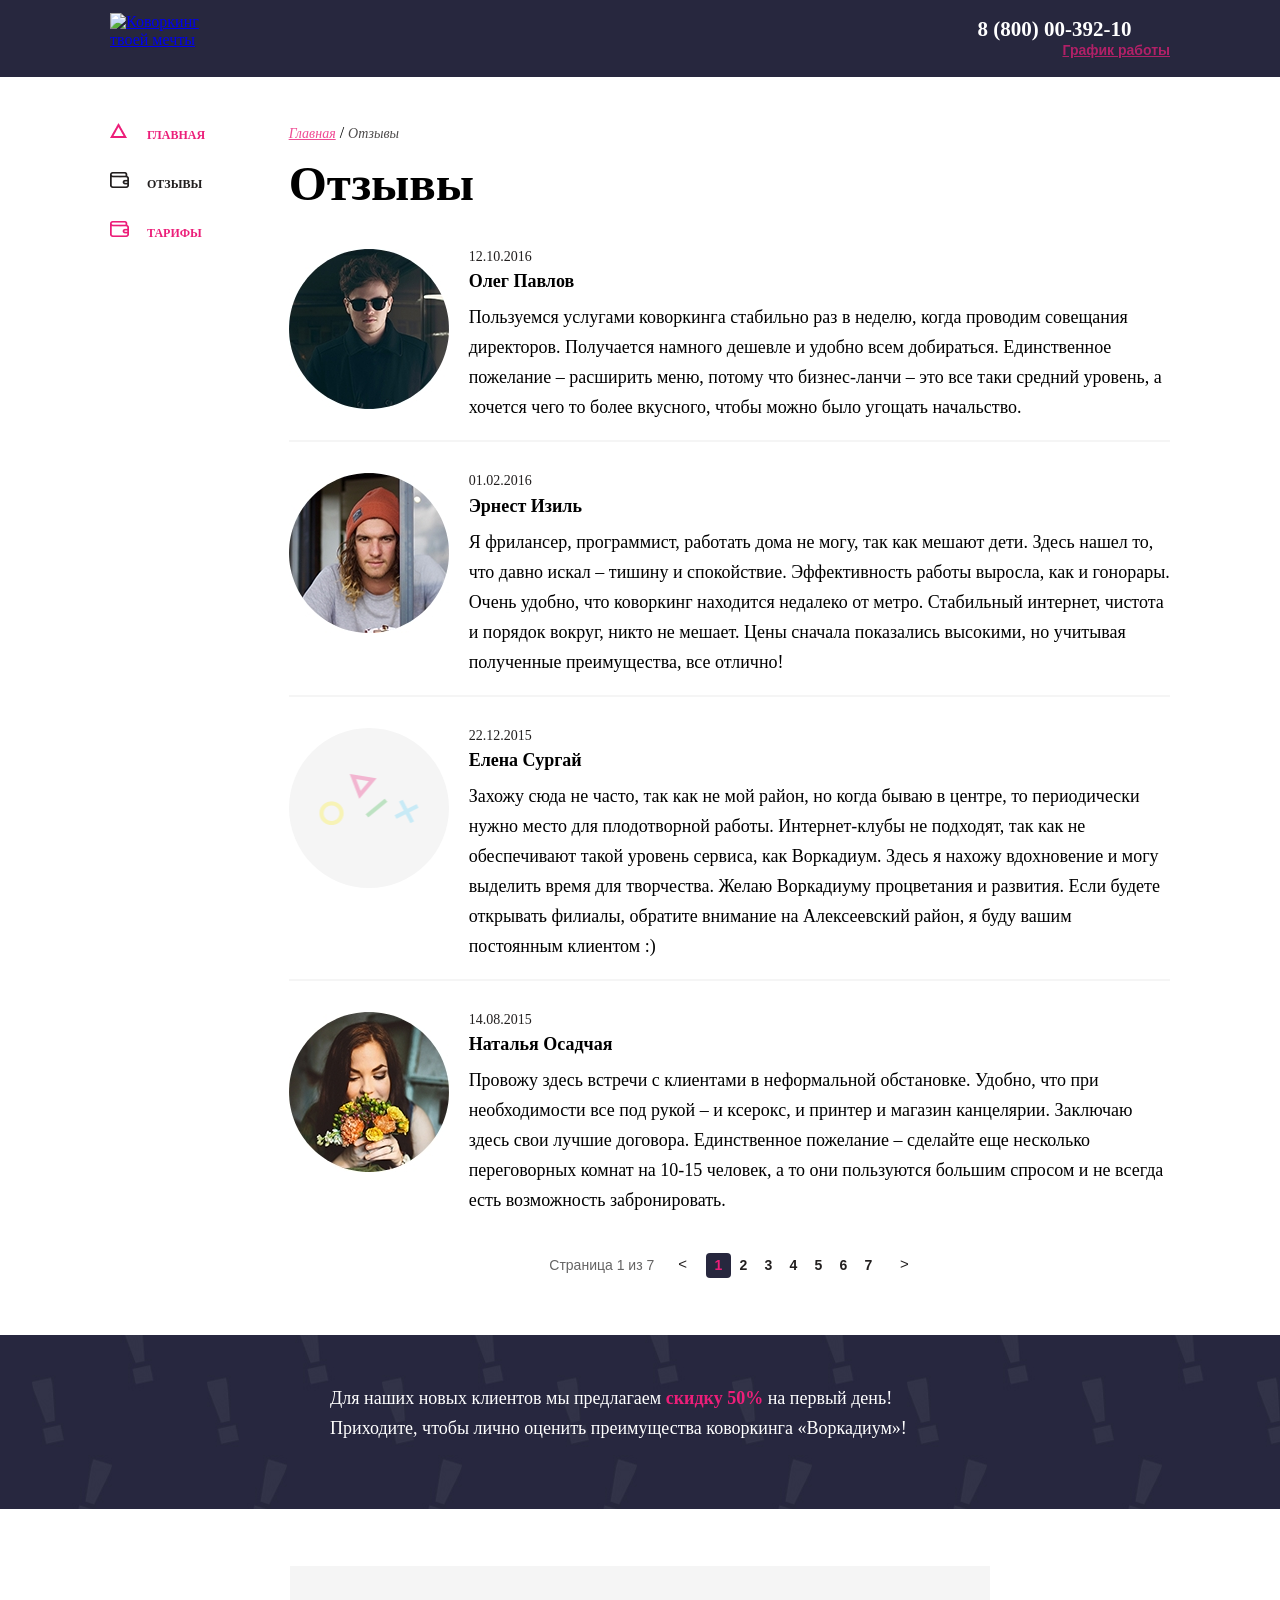
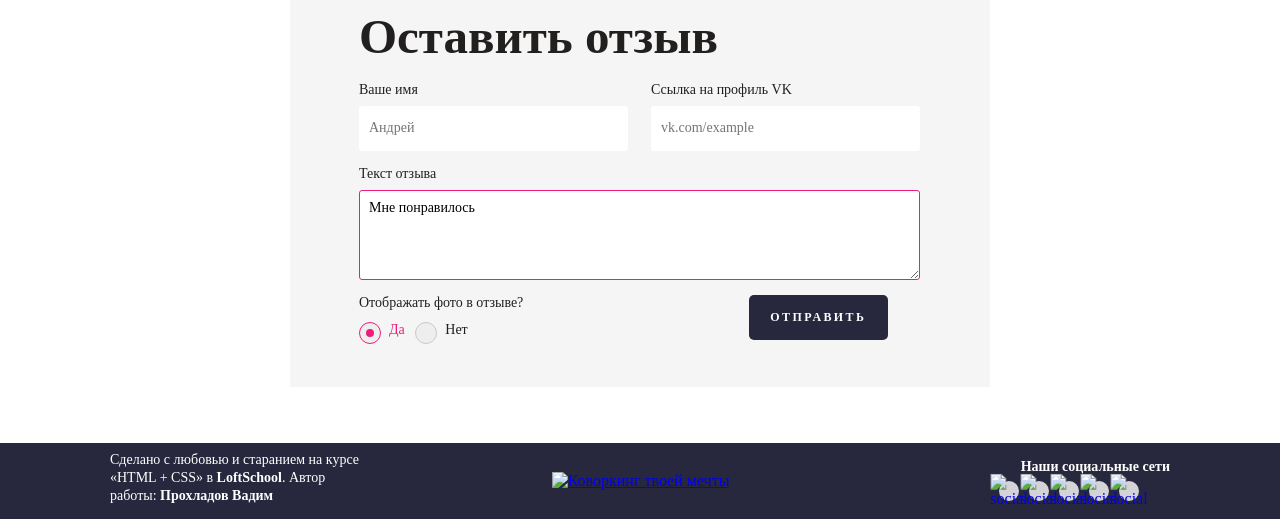
==== comments.html @ 226450ca "Merge pull request #8 from semshow/master Master" ====
<!DOCTYPE html>
<html lang="ru">

<head>
  <meta charset="UTF-8">
  <meta name="viewport" content="width=1100, initial-scale=1.0">
  <meta http-equiv="X-UA-Compatible" content="ie=edge">
  <link rel="stylesheet" href="style/style.css">
  <title>Document</title>
</head>

<body>

  <div class="wrapper">
    <div class="wrapper__content">
      <header class="header header--comments">
        <div class="header__top container ">
          <div class="header__top-logo logo">
            <a href="index.html" class="logo__link">
              <img src="img/logo-fig.png" alt="Коворкинг твоей мечты" class="logo__img">
            </a>
          </div>
          <div class="header__contacts">
            <div class="header__contacts-link">
              <a href="tel:8 (800) 00-392-10" class="header__phone">
                8 (800) 00-392-10
              </a>
            </div>
            <div class="header-schedule">
              <a href="#" class="header__link">График работы</a>
            </div>
          </div>
        </div>
      </header>

      <div class="main container">
        <nav class="menu">
          <ul class="menu__nav">
            <li class="menu__item">
              <a class="menu__link menu__link--main" href="index.html">
                Главная
              </a>
            </li>
            <li class="menu__item">
              <a class="menu__link menu__link--comments menu__link--active" href="comments.html">
                Отзывы
              </a>
            </li>
            <li class="menu__item">
              <a class="menu__link menu__link--prices" href="">
                Тарифы
              </a>
            </li>
          </ul>
        </nav>
        <div class="content">
          <div class="breadcrumbs">
            <ul class="breadcrumbs__list">
              <li class="breadcrumbs__item"> <a href="index.html" class="breadcrumbs__link">Главная</a></li>
              <li class="breadcrumbs__item"> /</li>
              <li class="breadcrumbs__item"> <a href="index.html"
                  class="breadcrumbs__link breadcrumbs__link--active">Отзывы</a></li>
            </ul>
          </div>
          <section class="comments">
            <h1 class="title">Отзывы</h1>
            <div class="comments__item">
              <div class="comments__img">
                <img src="img/comment_icon1.jpg" alt="">
              </div>
              <div class="comments__description">
                <div class="comments__date">
                  12.10.2016
                </div>
                <div class="comments__title">
                  Олег Павлов
                </div>
                <div class="comments__content">
                  Пользуемся услугами коворкинга стабильно раз в неделю, когда
                  проводим совещания директоров. Получается намного дешевле и
                  удобно всем добираться. Единственное пожелание – расширить
                  меню, потому что бизнес-ланчи – это все таки средний уровень,
                  а хочется чего то более вкусного, чтобы можно было угощать
                  начальство.
                </div>
              </div>
            </div>
            <div class="comments__item">
              <div class="comments__img">
                <img src="img/comment_icon2.jpg" alt="">
              </div>
              <div class="comments__description">
                <div class="comments__date">
                  01.02.2016
                </div>
                <div class="comments__title">
                  Эрнест Изиль
                </div>
                <div class="comments__content">
                  Я фрилансер, программист, работать дома не могу, так как
                  мешают дети. Здесь нашел то, что давно искал – тишину и
                  спокойствие. Эффективность работы выросла, как и гонорары.
                  Очень удобно, что коворкинг находится недалеко от метро.
                  Стабильный интернет, чистота и порядок вокруг, никто не мешает.
                  Цены сначала показались высокими, но учитывая полученные
                  преимущества, все отлично!
                </div>
              </div>
            </div>
            <div class="comments__item">
              <div class="comments__img comments__img--empty">
                <img src="img/comment_icon0.png" class="comments__icon--empty" alt="">
              </div>
              <div class="comments__description">
                <div class="comments__date">
                  22.12.2015
                </div>
                <div class="comments__title">
                  Елена Сургай
                </div>
                <div class="comments__content">
                  Захожу сюда не часто, так как не мой район, но когда
                  бываю в центре, то периодически нужно место для
                  плодотворной работы. Интернет-клубы не подходят, так
                  как не обеспечивают такой уровень сервиса, как Воркадиум.
                  Здесь я нахожу вдохновение и могу выделить время для
                  творчества. Желаю Воркадиуму процветания и развития.
                  Если будете открывать филиалы, обратите внимание на
                  Алексеевский район, я буду вашим постоянным клиентом :)
                </div>
              </div>
            </div>
            <div class="comments__item">
              <div class="comments__img">
                <img src="img/comment_icon3.jpg" alt="">
              </div>
              <div class="comments__description">
                <div class="comments__date">
                  14.08.2015
                </div>
                <div class="comments__title">
                  Наталья Осадчая
                </div>
                <div class="comments__content">
                  Провожу здесь встречи с клиентами в неформальной обстановке.
                  Удобно, что при необходимости все под рукой – и ксерокс, и
                  принтер и магазин канцелярии. Заключаю здесь свои лучшие
                  договора. Единственное пожелание – сделайте еще несколько
                  переговорных комнат на 10-15 человек, а то они пользуются
                  большим спросом и не всегда есть возможность забронировать.
                </div>
              </div>
            </div>
          </section>
          <section class="pager pager--comments">
            <div class="pager__description">
              Страница 1 из 7
            </div>
            <div class="pager__array-prev">
              <a href="#" class="pager__array-link">
                &lt;
              </a>
            </div>
            <ul class="pager__list">
              <li class="pager__list-item ">
                <a href="#" class="pager__link pager__link--active">1</a>
              </li>
              <li class="pager__list-item">
                <a href="#" class="pager__link">2</a>
              </li>
              <li class="pager__list-item">
                <a href="#" class="pager__link">3</a>
              </li>
              <li class="pager__list-item">
                <a href="#" class="pager__link">4</a>
              </li>
              <li class="pager__list-item">
                <a href="#" class="pager__link">5</a>
              </li>
              <li class="pager__list-item">
                <a href="#" class="pager__link">6</a>
              </li>
              <li class="pager__list-item">
                <a href="#" class="pager__link">7</a>
              </li>
            </ul>
            <div class="pager__array-next">
              <a href="#" class="pager__array-link">&gt;</a>
            </div>
          </section>
        </div>
      </div>
      <div class="advert">
        <p class="advert__text container">
          Для наших новых клиентов мы предлагаем
          <span class="advert__discount">скидку 50%</span> на первый день!
          Приходите, чтобы лично оценить преимущества коворкинга «Воркадиум»!
        </p>
      </div>

      <div class="form container">
        <div class="form__title">
          Оставить отзыв
        </div>
        <form action="#" method="#" enctype="#" autocomplete="on">
          <div class="input">
            <div class="input__name">
              <p class="input__description">Ваше имя</p>
              <input type="text" placeholder="Андрей" class="input__text">
            </div>
            <div class="input_profile">
              <p class="input__description">Ссылка на профиль VK</p>
              <input type="text" placeholder="vk.com/example" class="input__text">
            </div>
          </div>
          <p class="input__description">Текст отзыва</p>
          <div class="form__textarea">
            <textarea name="comments__area" id="" cols="66" rows="4" class="form__text">Мне понравилось</textarea>
          </div>
          <div class="radio">
            <p class="radio__description">
              Отображать фото в отзыве?
            </p>
            <label class="radio__container">
              <input type="radio" name="radio" class="radio__standart" checked="checked">
              <span class="checkmark"></span><span class="answer">Да</span>
            </label>
            <label class="radio__container">
              <input type="radio" name="radio" class="radio__standart">
              <span class="checkmark"></span> <span class="answer">Нет</span>
            </label>
            <label class="radio__container">
          </div>
          <a href="" class="form__link">
            <div class="button">
              Отправить
            </div>
          </a>
        </form>
      </div>

    </div> <!-- end of sticky footer -->
    <footer class="footer comments__footer">
      <div class="footer__content container">
        <div class="footer__item footer__creator">
          <p class="footer-text">
            Сделано с любовью и старанием
            на курсе «HTML + CSS» в <strong class="footer_strong">LoftSchool</strong>.
            Автор работы: <strong class="footer__strong">Прохладов Вадим</strong>
          </p>
        </div>
        <div class="footer__item footer__logo">
          <a href="index.html">
            <img src="img/logo-fig.png" alt="Коворкинг твоей мечты">
          </a>
        </div>
        <div class="footer__social footer__item">
          <div class="footer__social-text">
            Наши социальные сети
          </div>
          <ul class="footer__social-list">
            <li class="footer__social-item">
              <a href="#" class="footer__social-link">
                <img src="img/vk.png" alt="social" class="footer__social-icon">
              </a>
            </li>
            <li class="footer__social-item">
              <a href="#" class="footer__social-link">
                <img src="img/fb.png" alt="social" class="footer__social-icon">
              </a>
            </li>
            <li class="footer__social-item">
              <a href="#" class="footer__social-link">
                <img src="img/google.png" alt="social" class="footer__social-icon">
              </a>
            </li>
            <li class="footer__social-item">
              <a href="#" class="footer__social-link">
                <img src="img/twitter.png" alt="social" class="footer__social-icon">
              </a>
            </li>
            <li class="footer__social-item">
              <a href="#" class="footer__social-link">
                <img src="img/mail.png" alt="social" class="footer__social-icon">
              </a>
            </li>
          </ul>
        </div>
      </div>
    </footer>
  </div>
  </div>

</body>

</html>
---- style/style.css ----
@import url(./layout/fonts.css);
@import url(./layout/normalize.css);
@import url(./layout/base.css);

@import url(./blocks/header.css);
@import url(./blocks/main.css);
@import url(./blocks/menu.css);
@import url(./blocks/features.css);
@import url(./blocks/news.css);
@import url(./blocks/pager.css);
@import url(./blocks/footer.css);
@import url(./blocks/breadcrumbs.css);
@import url(./blocks/comments.css);
@import url(./blocks/advert.css);
@import url(./blocks/form.css);
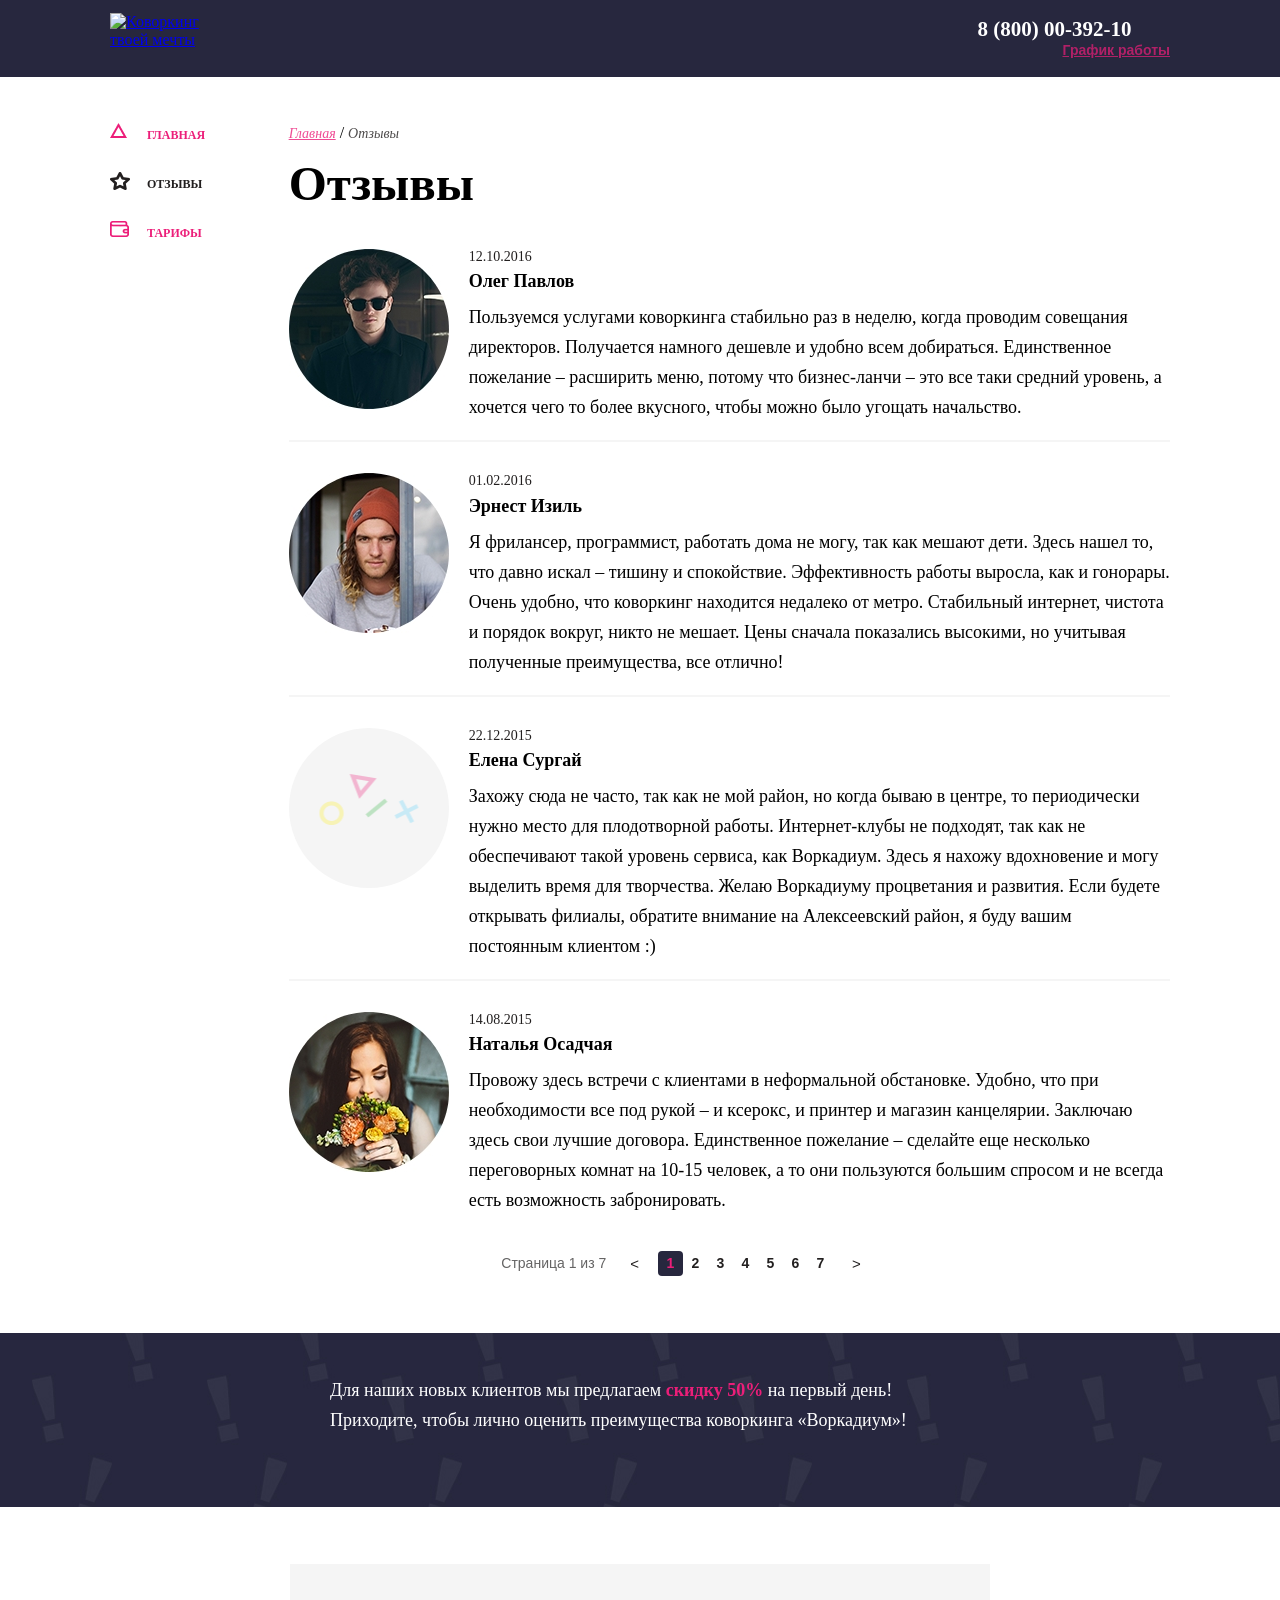
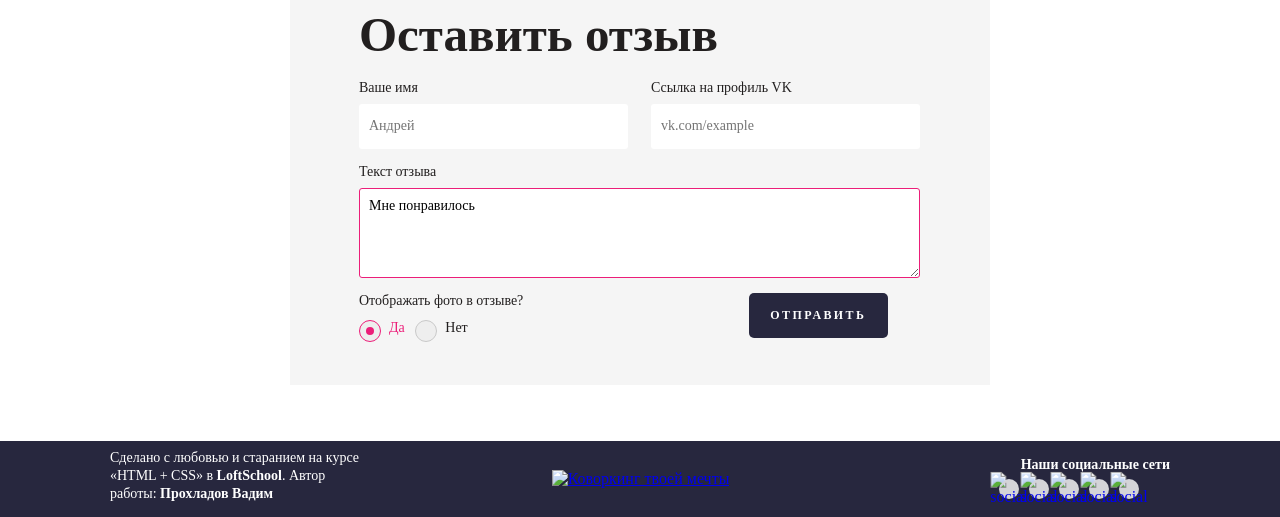
==== commit da7b764a: "Merge pull request #10 from semshow/master pager error" ====
--- a/comments.html
+++ b/comments.html
@@ -152,42 +152,42 @@
               </div>
             </div>
           </section>
-          <section class="pager pager--comments">
-            <div class="pager__description">
-              Страница 1 из 7
-            </div>
-            <div class="pager__array-prev">
-              <a href="#" class="pager__array-link">
-                &lt;
-              </a>
-            </div>
-            <ul class="pager__list">
-              <li class="pager__list-item ">
-                <a href="#" class="pager__link pager__link--active">1</a>
-              </li>
-              <li class="pager__list-item">
-                <a href="#" class="pager__link">2</a>
-              </li>
-              <li class="pager__list-item">
-                <a href="#" class="pager__link">3</a>
-              </li>
-              <li class="pager__list-item">
-                <a href="#" class="pager__link">4</a>
-              </li>
-              <li class="pager__list-item">
-                <a href="#" class="pager__link">5</a>
-              </li>
-              <li class="pager__list-item">
-                <a href="#" class="pager__link">6</a>
-              </li>
-              <li class="pager__list-item">
-                <a href="#" class="pager__link">7</a>
-              </li>
-            </ul>
-            <div class="pager__array-next">
-              <a href="#" class="pager__array-link">&gt;</a>
-            </div>
-          </section>
+          <section class="pager">
+              <div class="pager__description">
+                Страница 1 из 7
+              </div>
+              <div class="pager__array-prev">
+                <a href="#" class="pager__array-link">
+                  &lt;
+                </a>
+              </div>
+              <ul class="pager__list">
+                <li class="pager__list-item ">
+                  <a href="#" class="pager__link pager__link--active">1</a>
+                </li>
+                <li class="pager__list-item">
+                  <a href="#" class="pager__link">2</a>
+                </li>
+                <li class="pager__list-item">
+                  <a href="#" class="pager__link">3</a>
+                </li>
+                <li class="pager__list-item">
+                  <a href="#" class="pager__link">4</a>
+                </li>
+                <li class="pager__list-item">
+                  <a href="#" class="pager__link">5</a>
+                </li>
+                <li class="pager__list-item">
+                  <a href="#" class="pager__link">6</a>
+                </li>
+                <li class="pager__list-item">
+                  <a href="#" class="pager__link">7</a>
+                </li>
+              </ul>
+              <div class="pager__array-next">
+                <a href="#" class="pager__array-link">&gt;</a>
+              </div>
+            </section>
         </div>
       </div>
       <div class="advert">
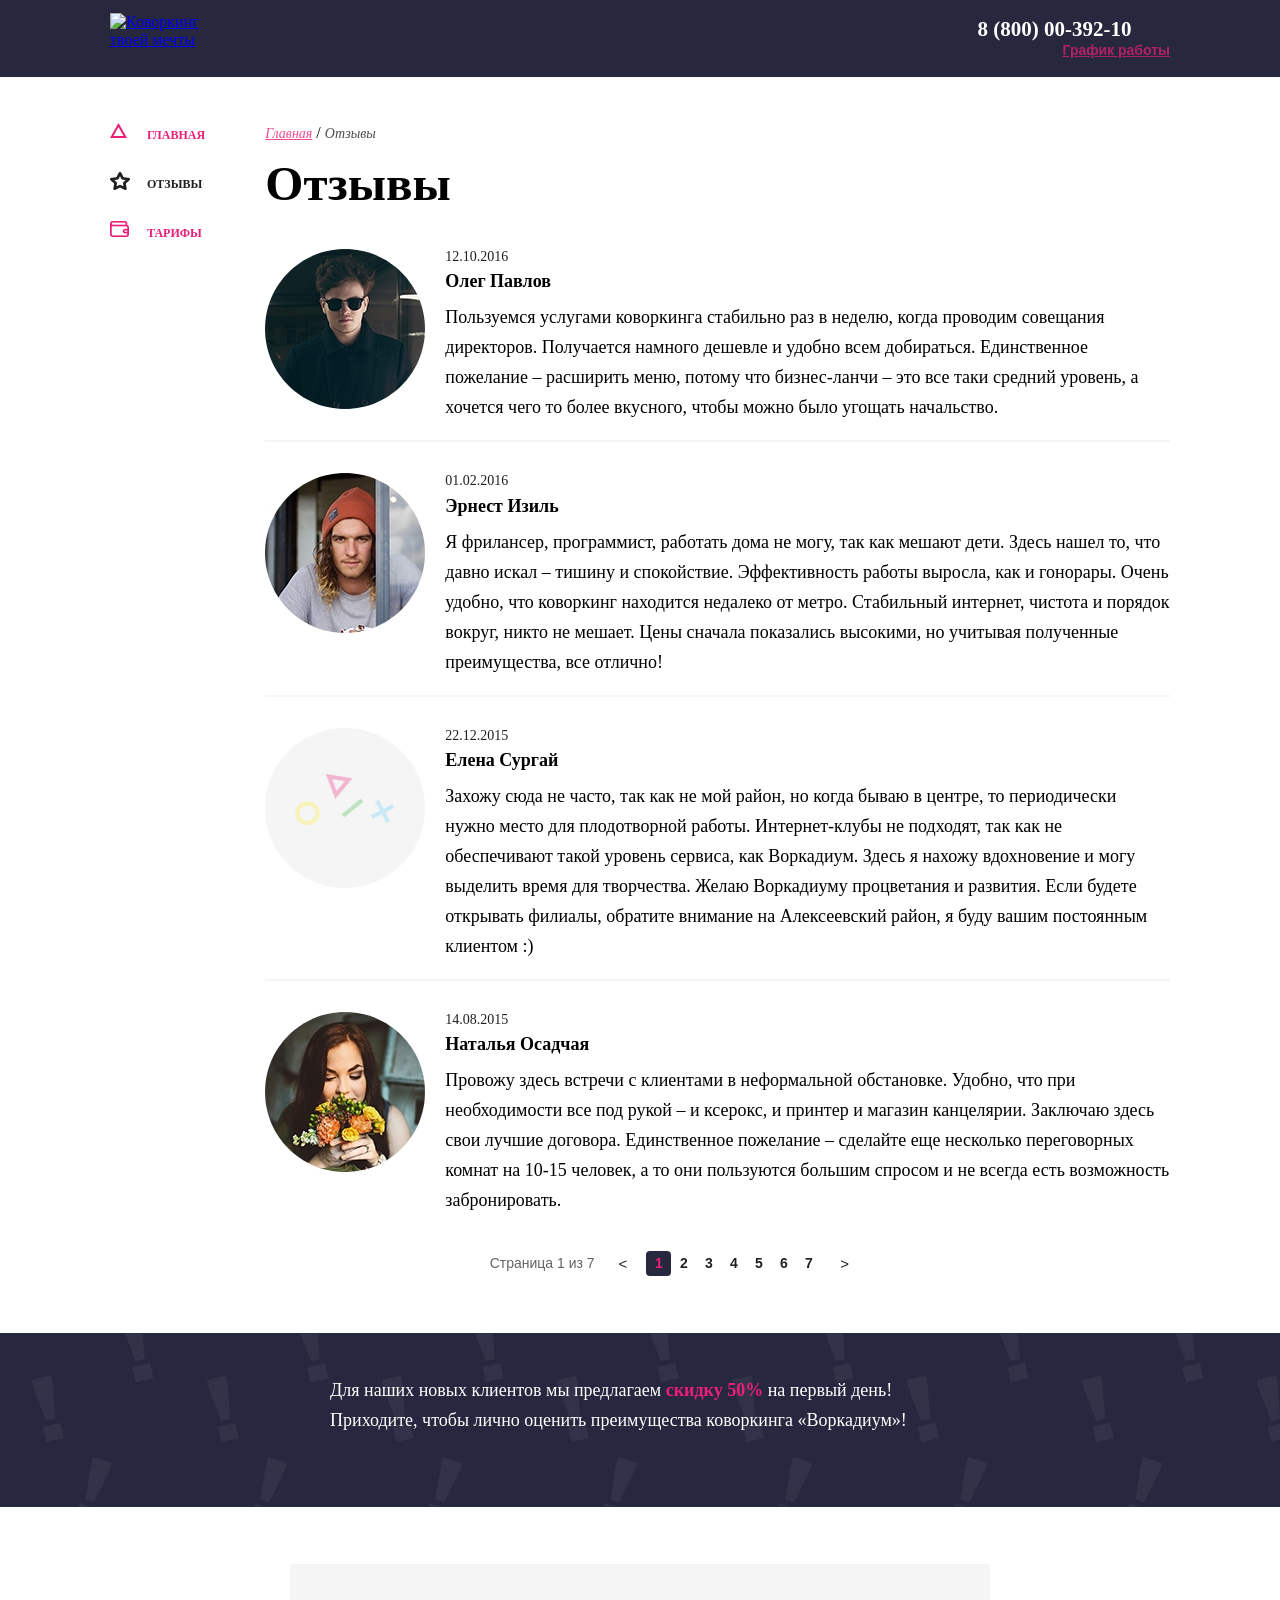
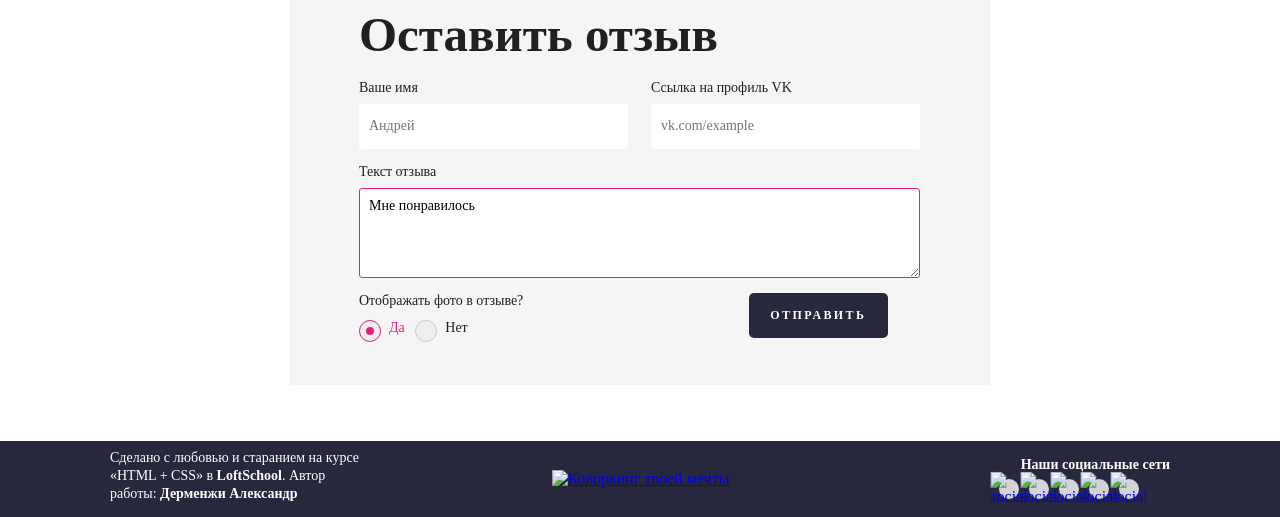
==== commit a268ed31: "Merge pull request #12 from semshow/master Master" ====
--- a/comments.html
+++ b/comments.html
@@ -16,7 +16,7 @@
       <header class="header header--comments">
         <div class="header__top container ">
           <div class="header__top-logo logo">
-            <a href="index.html" class="logo__link">
+            <a href="news.html" class="logo__link">
               <img src="img/logo-fig.png" alt="Коворкинг твоей мечты" class="logo__img">
             </a>
           </div>
@@ -37,7 +37,7 @@
         <nav class="menu">
           <ul class="menu__nav">
             <li class="menu__item">
-              <a class="menu__link menu__link--main" href="index.html">
+              <a class="menu__link menu__link--main" href="news.html">
                 Главная
               </a>
             </li>
@@ -47,7 +47,7 @@
               </a>
             </li>
             <li class="menu__item">
-              <a class="menu__link menu__link--prices" href="">
+              <a class="menu__link menu__link--prices" href="prices.html">
                 Тарифы
               </a>
             </li>
@@ -56,9 +56,9 @@
         <div class="content">
           <div class="breadcrumbs">
             <ul class="breadcrumbs__list">
-              <li class="breadcrumbs__item"> <a href="index.html" class="breadcrumbs__link">Главная</a></li>
+              <li class="breadcrumbs__item"> <a href="news.html" class="breadcrumbs__link">Главная</a></li>
               <li class="breadcrumbs__item"> /</li>
-              <li class="breadcrumbs__item"> <a href="index.html"
+              <li class="breadcrumbs__item"> <a href="comments.html"
                   class="breadcrumbs__link breadcrumbs__link--active">Отзывы</a></li>
             </ul>
           </div>
@@ -246,11 +246,11 @@
           <p class="footer-text">
             Сделано с любовью и старанием
             на курсе «HTML + CSS» в <strong class="footer_strong">LoftSchool</strong>.
-            Автор работы: <strong class="footer__strong">Прохладов Вадим</strong>
+            Автор работы: <strong class="footer__strong">Дерменжи Александр</strong>
           </p>
         </div>
         <div class="footer__item footer__logo">
-          <a href="index.html">
+          <a href="news.html">
             <img src="img/logo-fig.png" alt="Коворкинг твоей мечты">
           </a>
         </div>
--- a/style/style.css
+++ b/style/style.css
@@ -13,4 +13,8 @@
 @import url(./blocks/comments.css);
 @import url(./blocks/advert.css);
 @import url(./blocks/form.css);
+@import url(./blocks/prices.css);
+@import url(./blocks/intro.css);
 
+
+
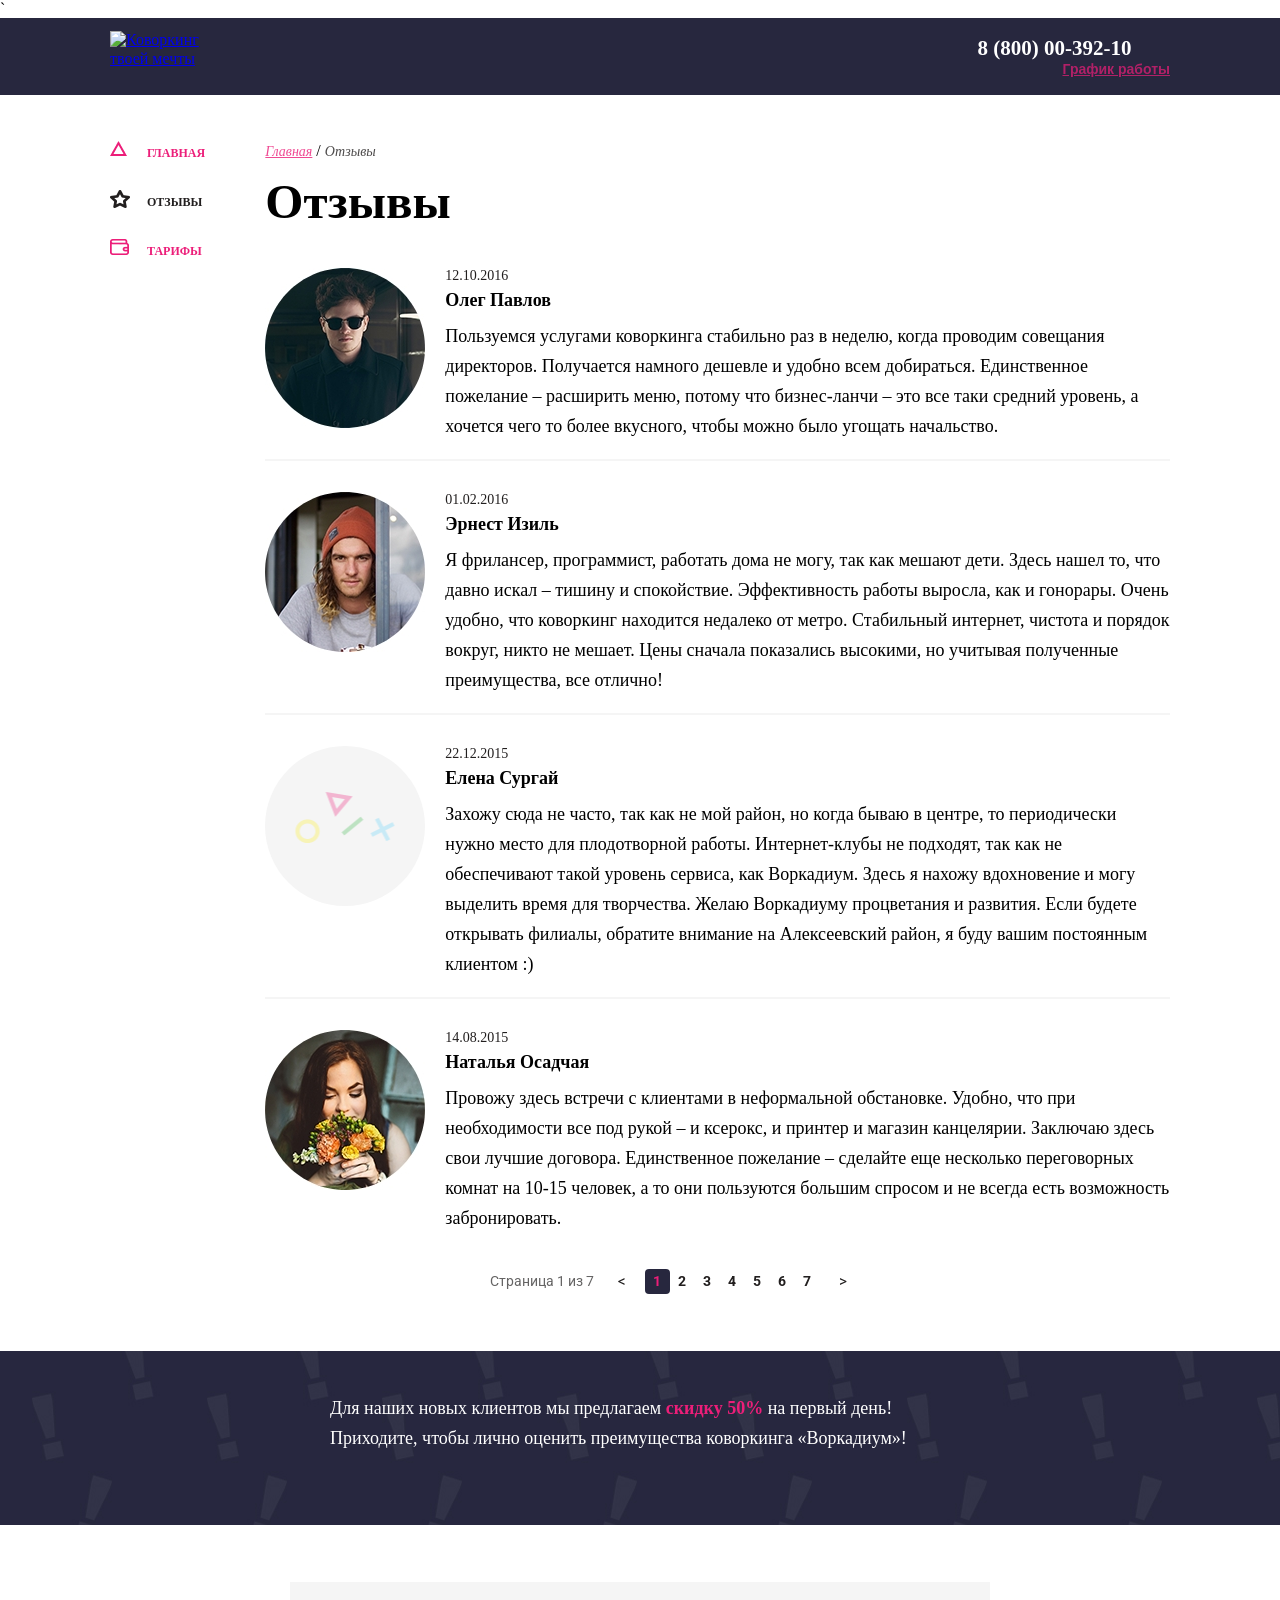
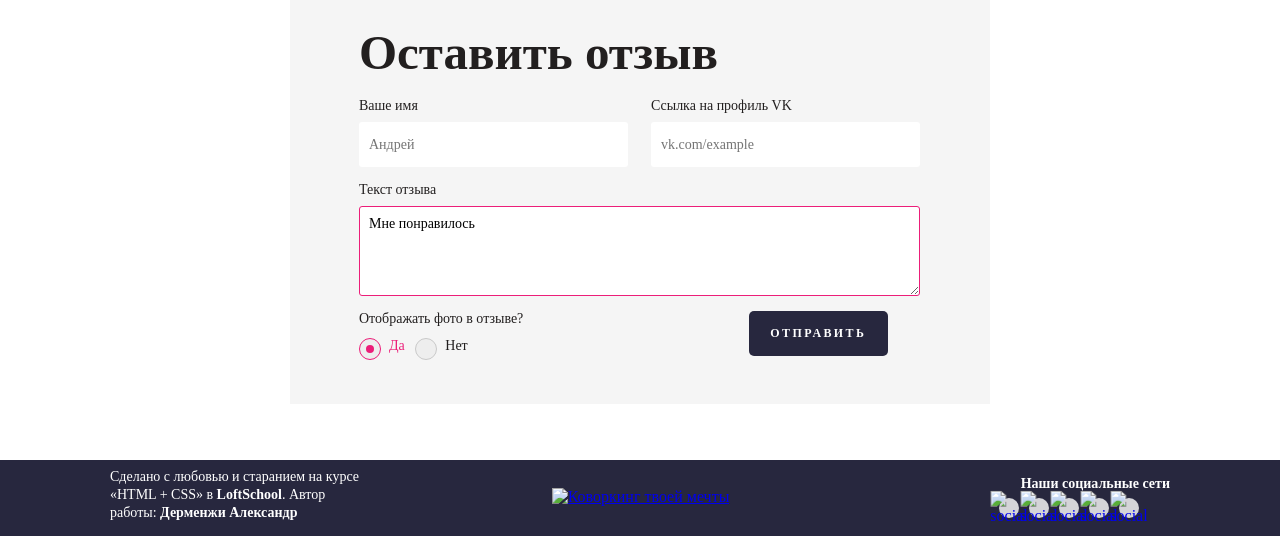
==== commit 7693c27b: "Merge pull request #13 from semshow/master Master" ====
--- a/comments.html
+++ b/comments.html
@@ -5,8 +5,10 @@
   <meta charset="UTF-8">
   <meta name="viewport" content="width=1100, initial-scale=1.0">
   <meta http-equiv="X-UA-Compatible" content="ie=edge">
-  <link rel="stylesheet" href="style/style.css">
-  <title>Document</title>
+  <link href="https://fonts.googleapis.com/css?family=Roboto:300,400,700&amp;subset=cyrillic" rel="stylesheet">
+  <link href="https://fonts.googleapis.com/css?family=Open+Sans:400,700&amp;subset=cyrillic" rel="stylesheet">
+  <link rel="stylesheet" href="style/style.css">`
+  <title>Воркадиум - Коворкинг твоей мечты</title>
 </head>
 
 <body>
@@ -28,6 +30,10 @@
             </div>
             <div class="header-schedule">
               <a href="#" class="header__link">График работы</a>
+              <div class="header__dropdown">
+                <span class="header__dropdown-weekdays">пн-вс: 09:00-20:00</span>
+                <span class="header__dropdown-lunch">обед: 14:00-14:30</span>
+              </div>
             </div>
           </div>
         </div>
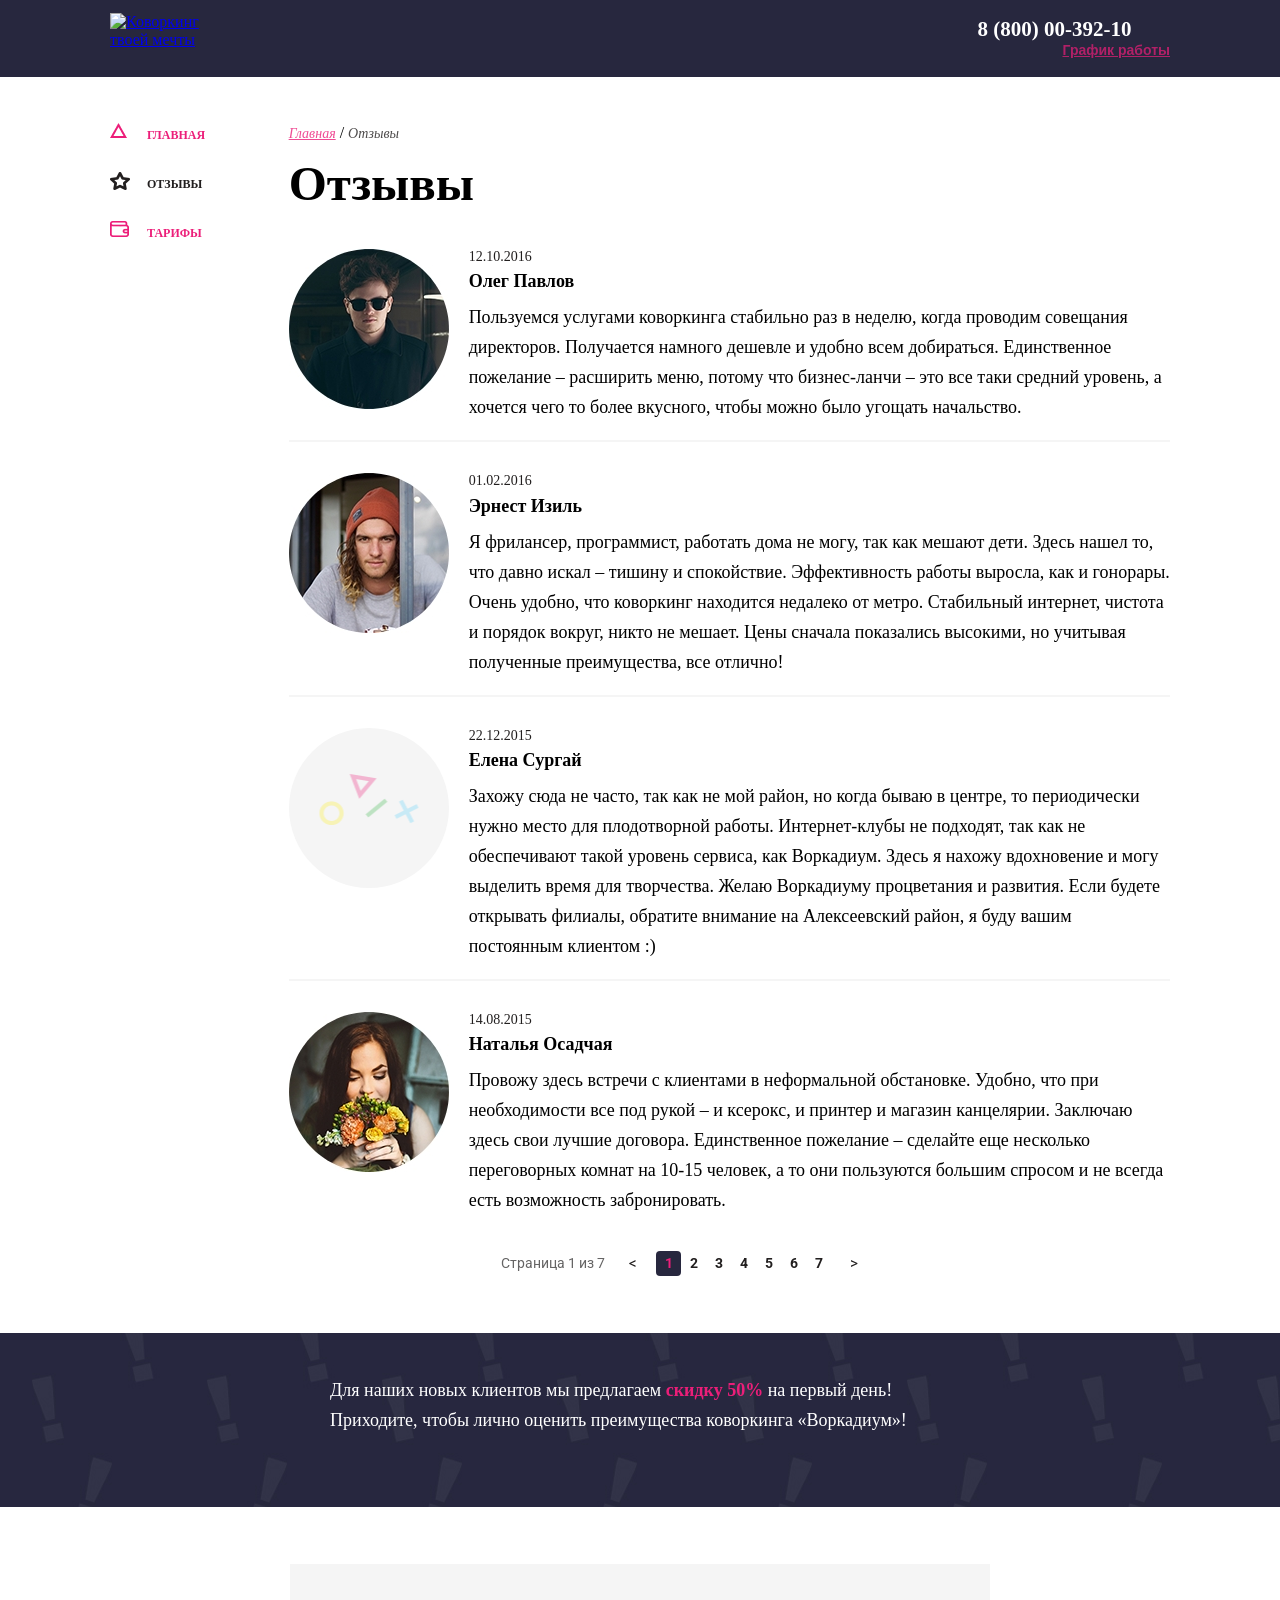
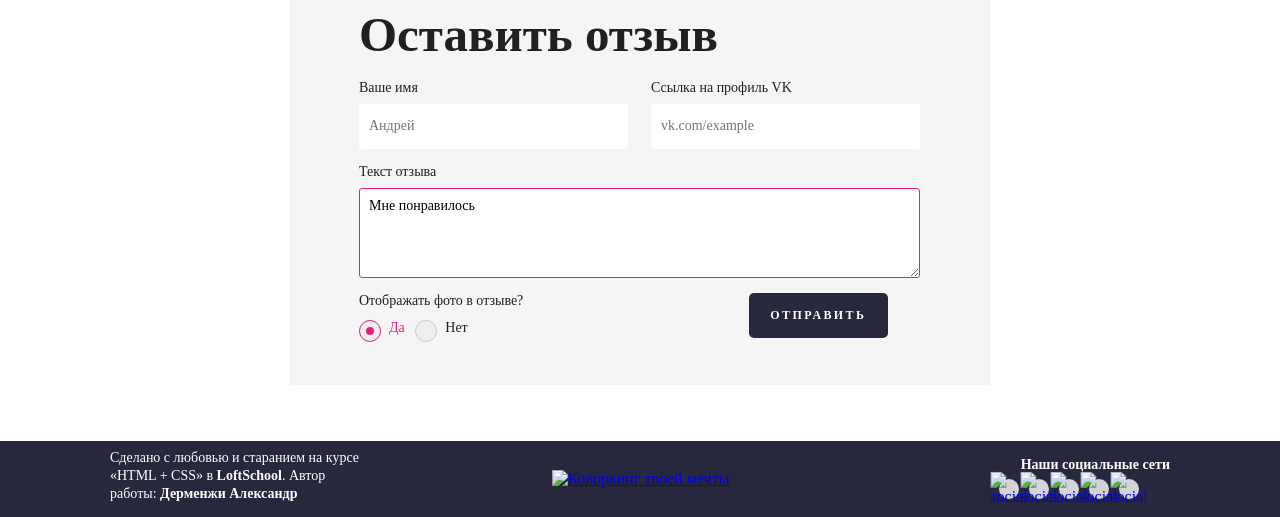
==== commit 17b3aa29: "Merge pull request #14 from semshow/master Master" ====
--- a/comments.html
+++ b/comments.html
@@ -7,12 +7,11 @@
   <meta http-equiv="X-UA-Compatible" content="ie=edge">
   <link href="https://fonts.googleapis.com/css?family=Roboto:300,400,700&amp;subset=cyrillic" rel="stylesheet">
   <link href="https://fonts.googleapis.com/css?family=Open+Sans:400,700&amp;subset=cyrillic" rel="stylesheet">
-  <link rel="stylesheet" href="style/style.css">`
+  <link rel="stylesheet" href="style/style.css">
   <title>Воркадиум - Коворкинг твоей мечты</title>
 </head>
 
 <body>
-
   <div class="wrapper">
     <div class="wrapper__content">
       <header class="header header--comments">
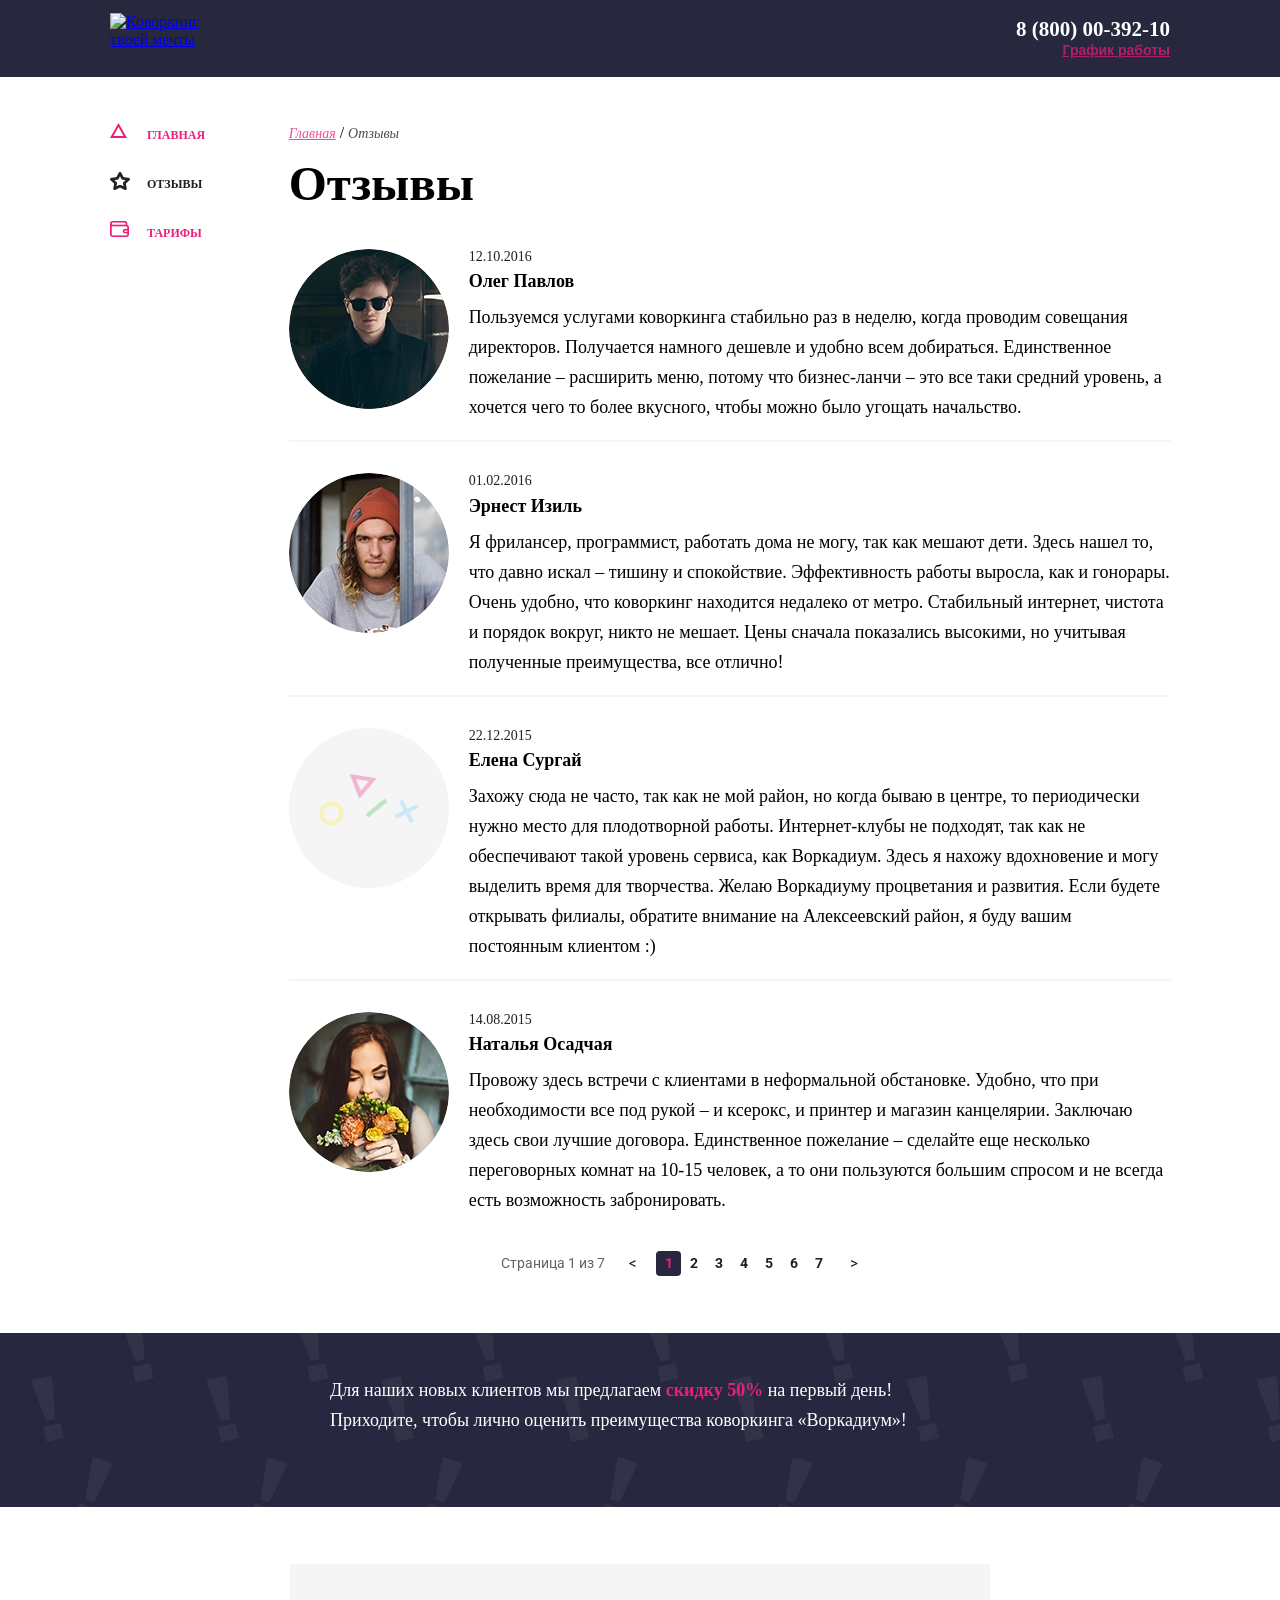
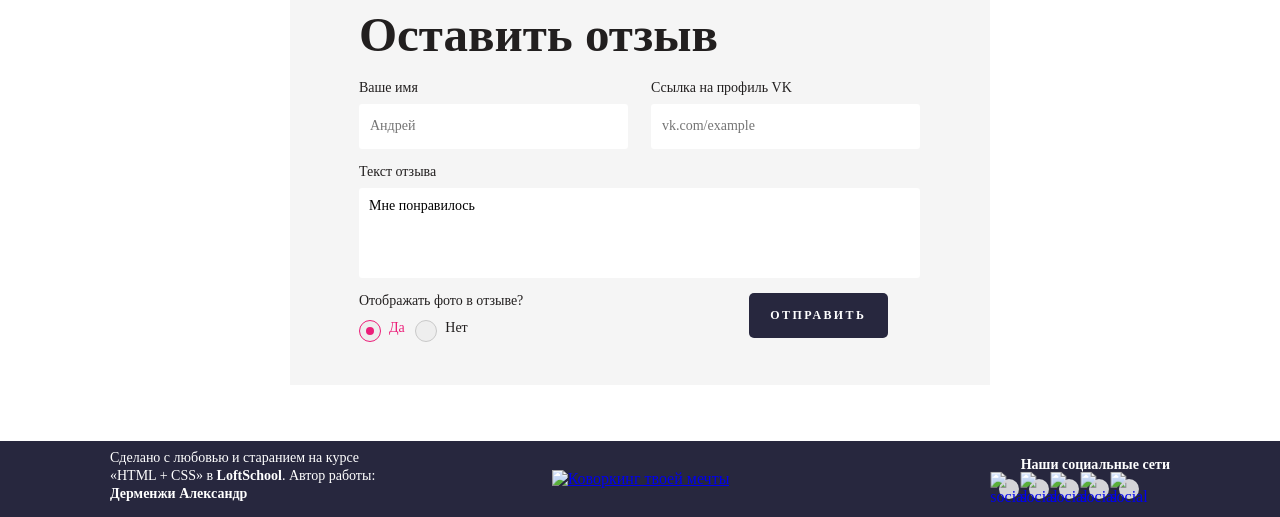
==== commit 5250fc5b: "Merge pull request #15 from semshow/master small amendments" ====
--- a/comments.html
+++ b/comments.html
@@ -71,7 +71,7 @@
             <h1 class="title">Отзывы</h1>
             <div class="comments__item">
               <div class="comments__img">
-                <img src="img/comment_icon1.jpg" alt="">
+                <img src="img/comment_icon1.jpg" class="comments__pic" alt="Олег Павлов">
               </div>
               <div class="comments__description">
                 <div class="comments__date">
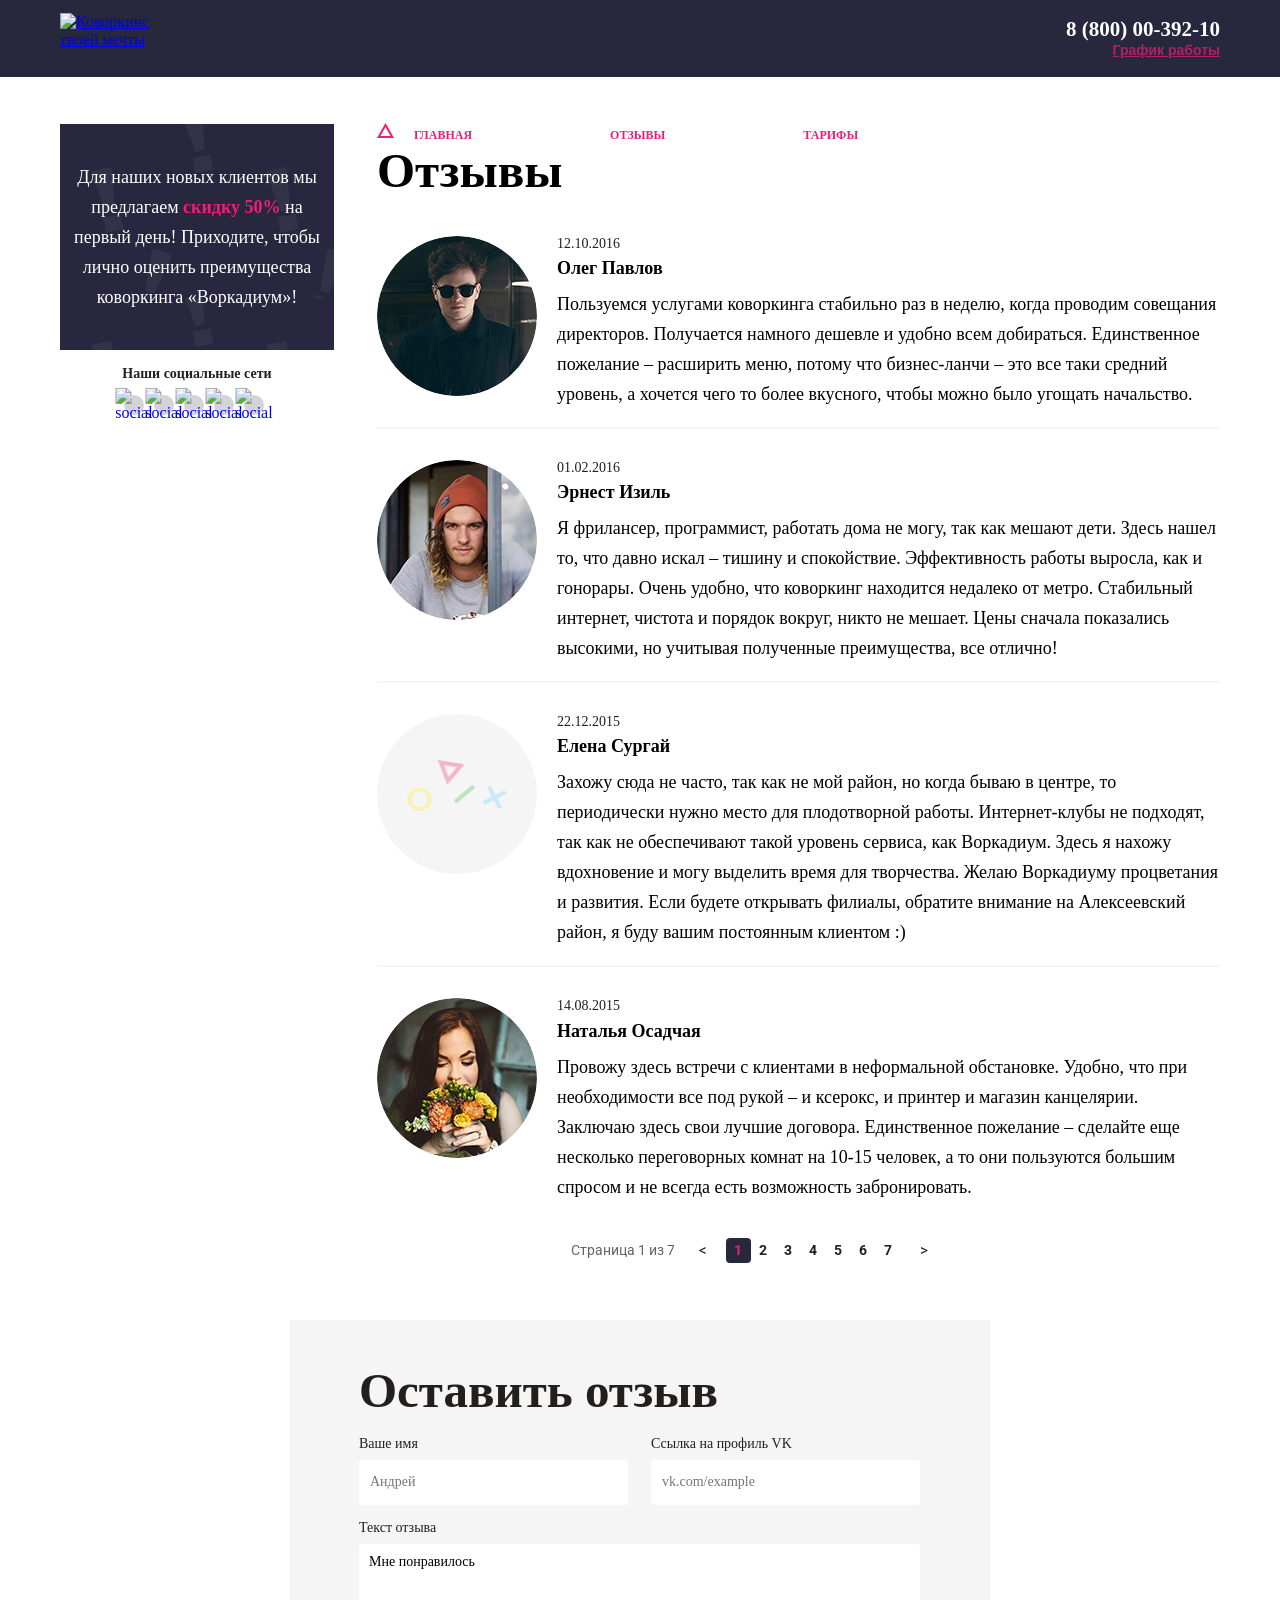
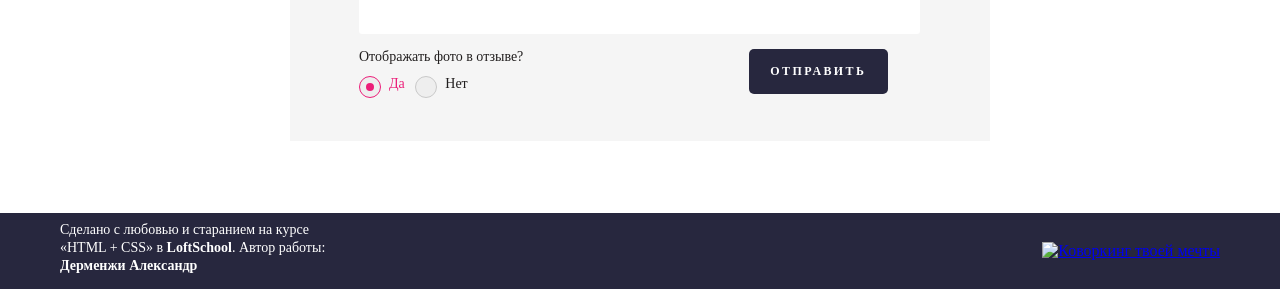
==== commit 919b1f7c: "device width" ====
--- a/comments.html
+++ b/comments.html
@@ -39,34 +39,67 @@
       </header>
 
       <div class="main container">
-        <nav class="menu">
-          <ul class="menu__nav">
-            <li class="menu__item">
-              <a class="menu__link menu__link--main" href="news.html">
-                Главная
-              </a>
-            </li>
-            <li class="menu__item">
-              <a class="menu__link menu__link--comments menu__link--active" href="comments.html">
-                Отзывы
-              </a>
-            </li>
-            <li class="menu__item">
-              <a class="menu__link menu__link--prices" href="prices.html">
-                Тарифы
-              </a>
-            </li>
-          </ul>
-        </nav>
+        <aside class="aside__content">
+          <div class="advert">
+            <p class="advert__text">
+              Для наших новых клиентов мы предлагаем
+              <span class="advert__discount">скидку 50%</span> на первый день!
+              Приходите, чтобы лично оценить преимущества коворкинга «Воркадиум»!
+            </p>
+          </div>
+          <div class="footer__social footer__item">
+            <div class="footer__social-text">
+              Наши социальные сети
+            </div>
+            <ul class="footer__social-list">
+              <li class="footer__social-item">
+                <a href="#" class="footer__social-link">
+                  <img src="img/vk.png" alt="social" class="footer__social-icon">
+                </a>
+              </li>
+              <li class="footer__social-item">
+                <a href="#" class="footer__social-link">
+                  <img src="img/fb.png" alt="social" class="footer__social-icon">
+                </a>
+              </li>
+              <li class="footer__social-item">
+                <a href="#" class="footer__social-link">
+                  <img src="img/google.png" alt="social" class="footer__social-icon">
+                </a>
+              </li>
+              <li class="footer__social-item">
+                <a href="#" class="footer__social-link">
+                  <img src="img/twitter.png" alt="social" class="footer__social-icon">
+                </a>
+              </li>
+              <li class="footer__social-item">
+                <a href="#" class="footer__social-link">
+                  <img src="img/mail.png" alt="social" class="footer__social-icon">
+                </a>
+              </li>
+            </ul>
+          </div>
+        </aside>
         <div class="content">
-          <div class="breadcrumbs">
-            <ul class="breadcrumbs__list">
-              <li class="breadcrumbs__item"> <a href="news.html" class="breadcrumbs__link">Главная</a></li>
-              <li class="breadcrumbs__item"> /</li>
-              <li class="breadcrumbs__item"> <a href="comments.html"
-                  class="breadcrumbs__link breadcrumbs__link--active">Отзывы</a></li>
+          <nav class="menu">
+            <ul class="menu__nav">
+              <li class="menu__item">
+                <a class="menu__link menu__link--main menu__link--active" href="news.html">
+                  Главная
+                </a>
+              </li>
+              <li class="menu__item">
+                <a class="menu__link menu__link--comments menu__link--pink"  href="comments.html">
+                  Отзывы
+                </a>
+              </li>
+              <li class="menu__item">
+                <a class="menu__link menu__link--prices menu__link--pink" href="prices.html">
+                  Тарифы
+                </a>
+              </li>
             </ul>
-          </div>
+          </nav>
           <section class="comments">
             <h1 class="title">Отзывы</h1>
             <div class="comments__item">
@@ -158,50 +191,44 @@
             </div>
           </section>
           <section class="pager">
-              <div class="pager__description">
-                Страница 1 из 7
-              </div>
-              <div class="pager__array-prev">
-                <a href="#" class="pager__array-link">
-                  &lt;
-                </a>
-              </div>
-              <ul class="pager__list">
-                <li class="pager__list-item ">
-                  <a href="#" class="pager__link pager__link--active">1</a>
-                </li>
-                <li class="pager__list-item">
-                  <a href="#" class="pager__link">2</a>
-                </li>
-                <li class="pager__list-item">
-                  <a href="#" class="pager__link">3</a>
-                </li>
-                <li class="pager__list-item">
-                  <a href="#" class="pager__link">4</a>
-                </li>
-                <li class="pager__list-item">
-                  <a href="#" class="pager__link">5</a>
-                </li>
-                <li class="pager__list-item">
-                  <a href="#" class="pager__link">6</a>
-                </li>
-                <li class="pager__list-item">
-                  <a href="#" class="pager__link">7</a>
-                </li>
-              </ul>
-              <div class="pager__array-next">
-                <a href="#" class="pager__array-link">&gt;</a>
-              </div>
-            </section>
+            <div class="pager__description">
+              Страница 1 из 7
+            </div>
+            <div class="pager__array-prev">
+              <a href="#" class="pager__array-link">
+                &lt;
+              </a>
+            </div>
+            <ul class="pager__list">
+              <li class="pager__list-item ">
+                <a href="#" class="pager__link pager__link--active">1</a>
+              </li>
+              <li class="pager__list-item">
+                <a href="#" class="pager__link">2</a>
+              </li>
+              <li class="pager__list-item">
+                <a href="#" class="pager__link">3</a>
+              </li>
+              <li class="pager__list-item">
+                <a href="#" class="pager__link">4</a>
+              </li>
+              <li class="pager__list-item">
+                <a href="#" class="pager__link">5</a>
+              </li>
+              <li class="pager__list-item">
+                <a href="#" class="pager__link">6</a>
+              </li>
+              <li class="pager__list-item">
+                <a href="#" class="pager__link">7</a>
+              </li>
+            </ul>
+            <div class="pager__array-next">
+              <a href="#" class="pager__array-link">&gt;</a>
+            </div>
+          </section>
         </div>
       </div>
-      <div class="advert">
-        <p class="advert__text container">
-          Для наших новых клиентов мы предлагаем
-          <span class="advert__discount">скидку 50%</span> на первый день!
-          Приходите, чтобы лично оценить преимущества коворкинга «Воркадиум»!
-        </p>
-      </div>
+
 
       <div class="form container">
         <div class="form__title">
@@ -245,7 +272,7 @@
       </div>
 
     </div> <!-- end of sticky footer -->
-    <footer class="footer comments__footer">
+    <footer class="footer">
       <div class="footer__content container">
         <div class="footer__item footer__creator">
           <p class="footer-text">
@@ -259,38 +286,6 @@
             <img src="img/logo-fig.png" alt="Коворкинг твоей мечты">
           </a>
         </div>
-        <div class="footer__social footer__item">
-          <div class="footer__social-text">
-            Наши социальные сети
-          </div>
-          <ul class="footer__social-list">
-            <li class="footer__social-item">
-              <a href="#" class="footer__social-link">
-                <img src="img/vk.png" alt="social" class="footer__social-icon">
-              </a>
-            </li>
-            <li class="footer__social-item">
-              <a href="#" class="footer__social-link">
-                <img src="img/fb.png" alt="social" class="footer__social-icon">
-              </a>
-            </li>
-            <li class="footer__social-item">
-              <a href="#" class="footer__social-link">
-                <img src="img/google.png" alt="social" class="footer__social-icon">
-              </a>
-            </li>
-            <li class="footer__social-item">
-              <a href="#" class="footer__social-link">
-                <img src="img/twitter.png" alt="social" class="footer__social-icon">
-              </a>
-            </li>
-            <li class="footer__social-item">
-              <a href="#" class="footer__social-link">
-                <img src="img/mail.png" alt="social" class="footer__social-icon">
-              </a>
-            </li>
-          </ul>
-        </div>
       </div>
     </footer>
   </div>
